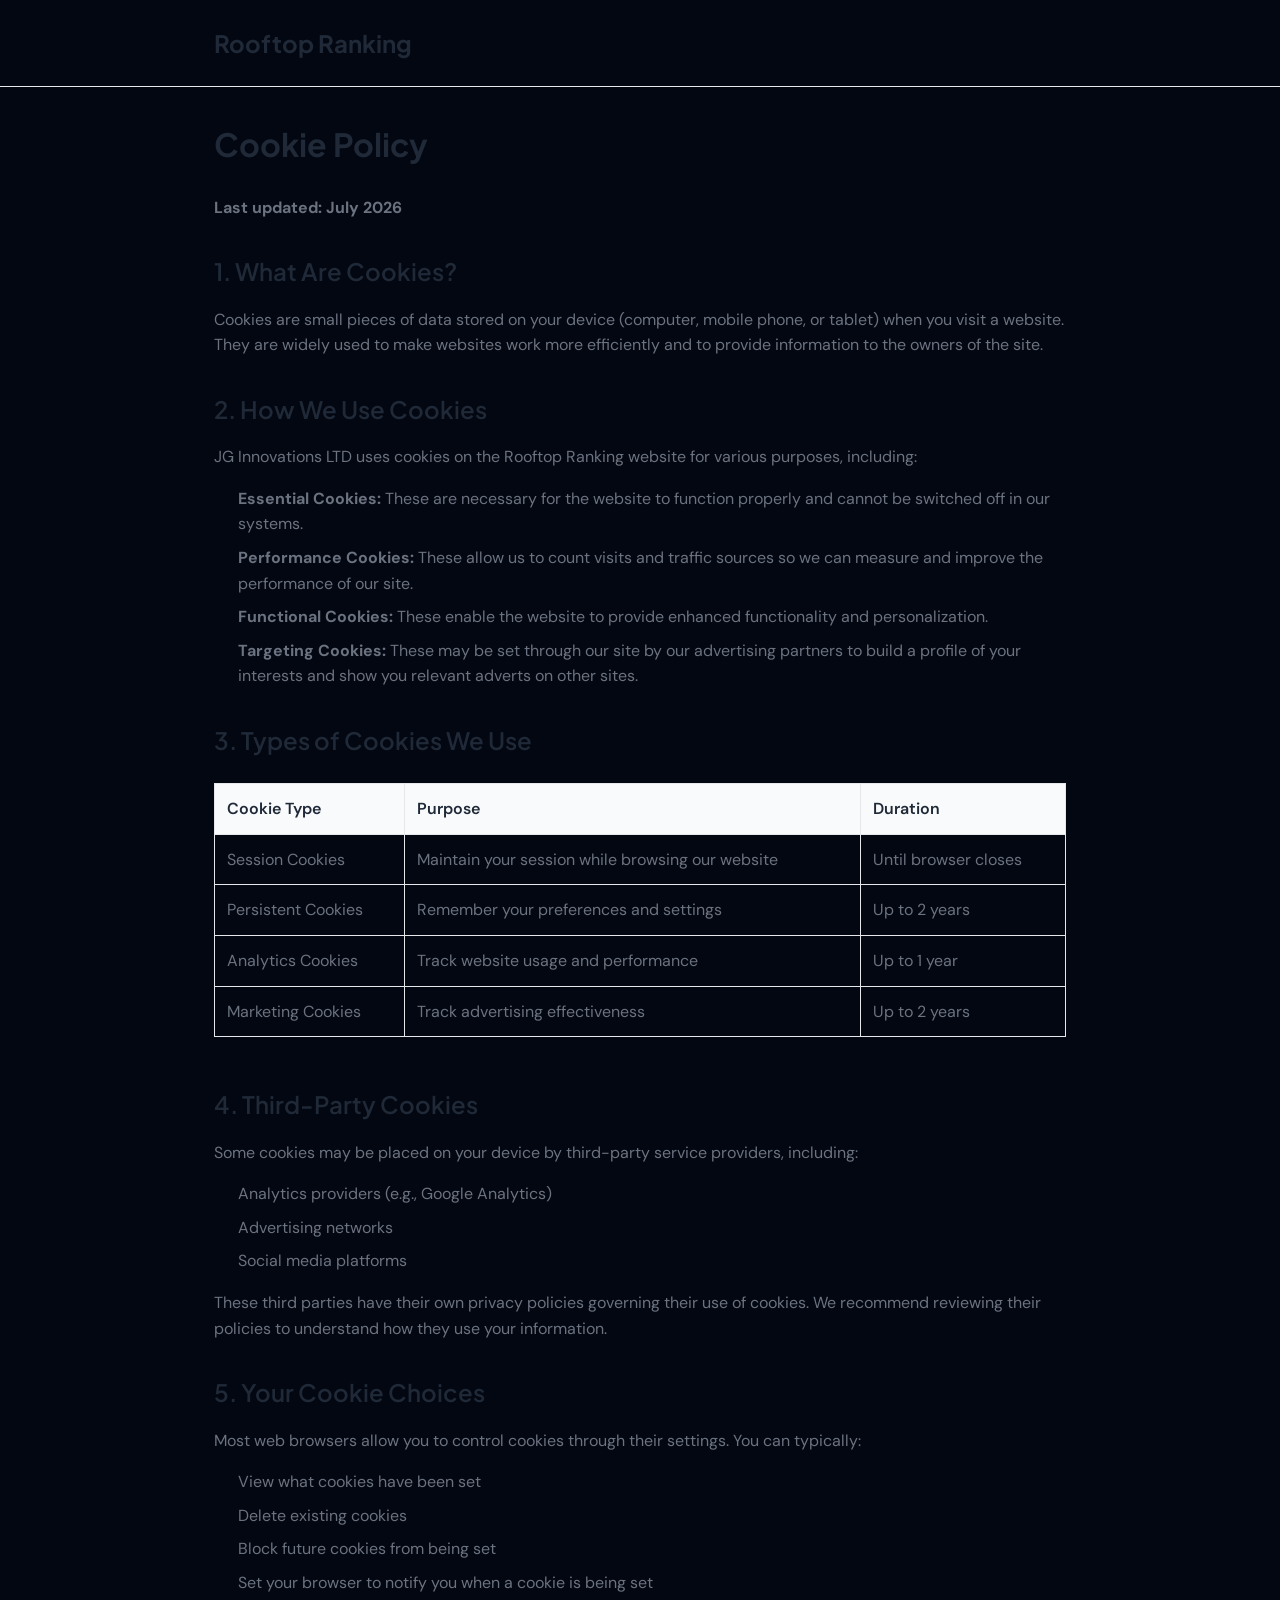
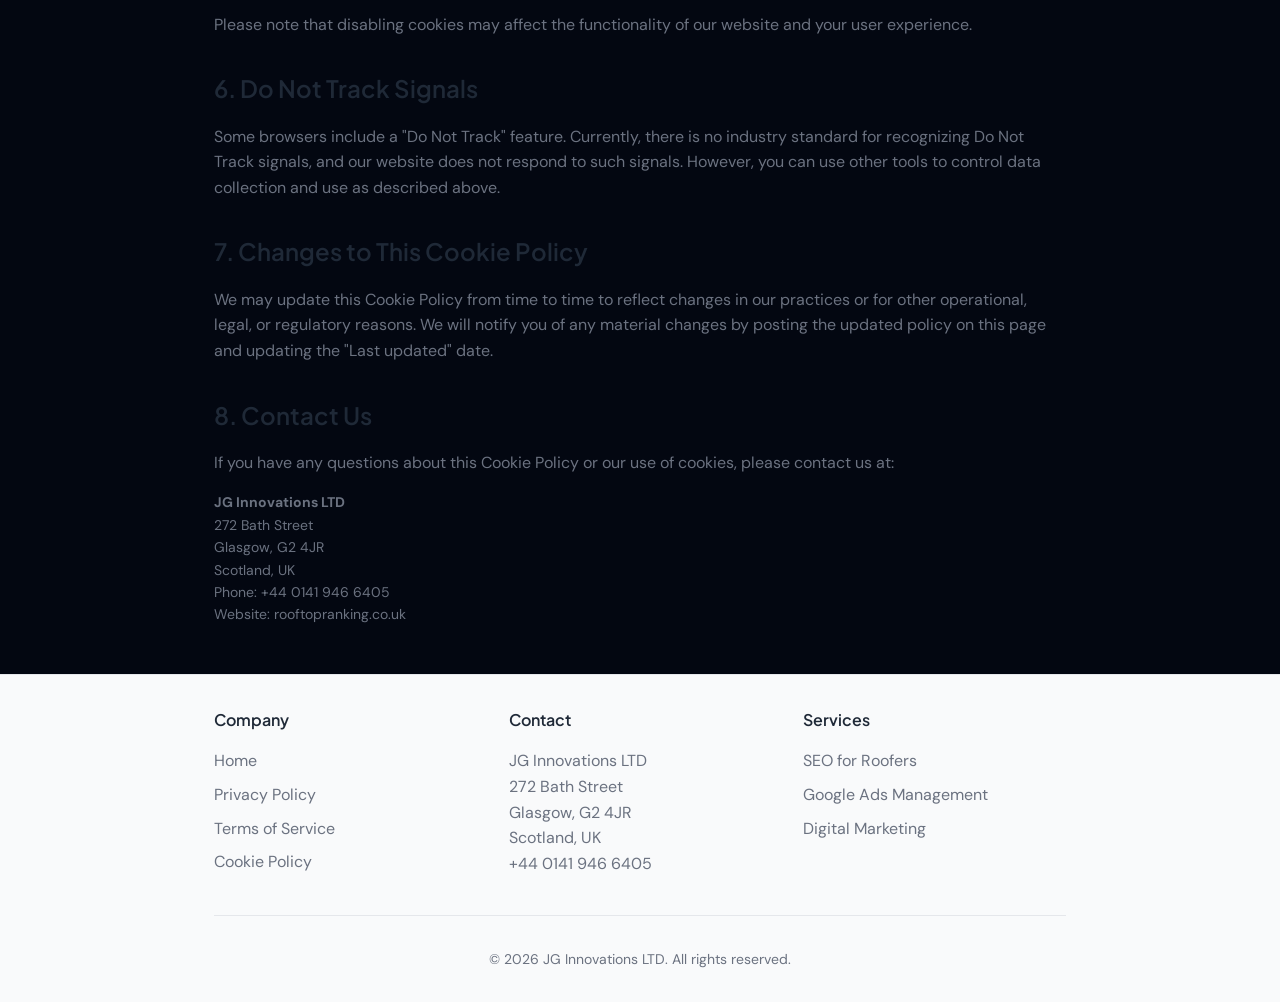
==== cookie-policy/index.html @ 331479bf "Add legal pages: Privacy Policy, Terms of Service, and Cookie Policy - Create /privacy-policy/index." ====
<!doctype html>
<html lang="en">
  <head>
    <meta charset="UTF-8" />
    <meta
      name="viewport"
      content="width=device-width, initial-scale=1.0, maximum-scale=1" />
    <title>Cookie Policy — Rooftop Ranking</title>
    <meta name="description" content="Cookie Policy for Rooftop Ranking, a specialist SEO and Google Ads agency for roofing companies across the UK." />
    <link rel="preconnect" href="https://fonts.googleapis.com" />
    <link rel="preconnect" href="https://fonts.gstatic.com" crossorigin />
    <link href="https://fonts.googleapis.com/css2?family=Plus+Jakarta+Sans:wght@400;500;600;700;800&family=DM+Sans:wght@400;500;600&display=swap" rel="stylesheet" />
    <link rel="stylesheet" crossorigin href="../assets/index-B7-pXcxo.css">
    <style>
      :root {
        --text-primary: #1f2937;
        --text-secondary: #6b7280;
        --border-light: #e5e7eb;
        --bg-light: #f9fafb;
      }
      body {
        font-family: 'DM Sans', sans-serif;
        color: var(--text-primary);
        line-height: 1.6;
      }
      .header {
        border-bottom: 1px solid var(--border-light);
        padding: 1.5rem 0;
        margin-bottom: 2rem;
      }
      .header a {
        font-family: 'Plus Jakarta Sans', sans-serif;
        font-weight: 700;
        font-size: 1.5rem;
        color: var(--text-primary);
        text-decoration: none;
      }
      .container {
        max-width: 900px;
        margin: 0 auto;
        padding: 0 1.5rem;
      }
      .content {
        margin-bottom: 3rem;
      }
      .content h1 {
        font-family: 'Plus Jakarta Sans', sans-serif;
        font-size: 2rem;
        font-weight: 700;
        margin-bottom: 1.5rem;
      }
      .content h2 {
        font-family: 'Plus Jakarta Sans', sans-serif;
        font-size: 1.5rem;
        font-weight: 600;
        margin-top: 2rem;
        margin-bottom: 1rem;
      }
      .content h3 {
        font-family: 'Plus Jakarta Sans', sans-serif;
        font-size: 1.125rem;
        font-weight: 600;
        margin-top: 1.5rem;
        margin-bottom: 0.75rem;
      }
      .content p {
        margin-bottom: 1rem;
        color: var(--text-secondary);
      }
      .content ul, .content ol {
        margin-left: 1.5rem;
        margin-bottom: 1rem;
        color: var(--text-secondary);
      }
      .content li {
        margin-bottom: 0.5rem;
      }
      .table-container {
        overflow-x: auto;
        margin: 1.5rem 0;
      }
      .table-container table {
        width: 100%;
        border-collapse: collapse;
        margin-bottom: 1rem;
      }
      .table-container th,
      .table-container td {
        border: 1px solid var(--border-light);
        padding: 0.75rem;
        text-align: left;
      }
      .table-container th {
        background-color: var(--bg-light);
        font-weight: 600;
        color: var(--text-primary);
      }
      .table-container td {
        color: var(--text-secondary);
      }
      .footer {
        border-top: 1px solid var(--border-light);
        padding: 2rem 0;
        margin-top: 3rem;
        background-color: var(--bg-light);
      }
      .footer-content {
        display: grid;
        grid-template-columns: repeat(auto-fit, minmax(200px, 1fr));
        gap: 2rem;
        margin-bottom: 2rem;
      }
      .footer-section h3 {
        font-family: 'Plus Jakarta Sans', sans-serif;
        font-weight: 600;
        margin-bottom: 1rem;
        color: var(--text-primary);
      }
      .footer-section a {
        display: block;
        color: var(--text-secondary);
        text-decoration: none;
        margin-bottom: 0.5rem;
        transition: color 0.2s;
      }
      .footer-section a:hover {
        color: var(--text-primary);
      }
      .footer-bottom {
        border-top: 1px solid var(--border-light);
        padding-top: 2rem;
        text-align: center;
        color: var(--text-secondary);
        font-size: 0.875rem;
      }
      .company-info {
        margin-top: 1rem;
        font-size: 0.875rem;
      }
    </style>
  </head>
  <body>
    <div class="header">
      <div class="container">
        <a href="/">Rooftop Ranking</a>
      </div>
    </div>

    <div class="container">
      <div class="content">
        <h1>Cookie Policy</h1>
        <p><strong>Last updated: July 2026</strong></p>

        <h2>1. What Are Cookies?</h2>
        <p>Cookies are small pieces of data stored on your device (computer, mobile phone, or tablet) when you visit a website. They are widely used to make websites work more efficiently and to provide information to the owners of the site.</p>

        <h2>2. How We Use Cookies</h2>
        <p>JG Innovations LTD uses cookies on the Rooftop Ranking website for various purposes, including:</p>
        <ul>
          <li><strong>Essential Cookies:</strong> These are necessary for the website to function properly and cannot be switched off in our systems.</li>
          <li><strong>Performance Cookies:</strong> These allow us to count visits and traffic sources so we can measure and improve the performance of our site.</li>
          <li><strong>Functional Cookies:</strong> These enable the website to provide enhanced functionality and personalization.</li>
          <li><strong>Targeting Cookies:</strong> These may be set through our site by our advertising partners to build a profile of your interests and show you relevant adverts on other sites.</li>
        </ul>

        <h2>3. Types of Cookies We Use</h2>
        <div class="table-container">
          <table>
            <thead>
              <tr>
                <th>Cookie Type</th>
                <th>Purpose</th>
                <th>Duration</th>
              </tr>
            </thead>
            <tbody>
              <tr>
                <td>Session Cookies</td>
                <td>Maintain your session while browsing our website</td>
                <td>Until browser closes</td>
              </tr>
              <tr>
                <td>Persistent Cookies</td>
                <td>Remember your preferences and settings</td>
                <td>Up to 2 years</td>
              </tr>
              <tr>
                <td>Analytics Cookies</td>
                <td>Track website usage and performance</td>
                <td>Up to 1 year</td>
              </tr>
              <tr>
                <td>Marketing Cookies</td>
                <td>Track advertising effectiveness</td>
                <td>Up to 2 years</td>
              </tr>
            </tbody>
          </table>
        </div>

        <h2>4. Third-Party Cookies</h2>
        <p>Some cookies may be placed on your device by third-party service providers, including:</p>
        <ul>
          <li>Analytics providers (e.g., Google Analytics)</li>
          <li>Advertising networks</li>
          <li>Social media platforms</li>
        </ul>
        <p>These third parties have their own privacy policies governing their use of cookies. We recommend reviewing their policies to understand how they use your information.</p>

        <h2>5. Your Cookie Choices</h2>
        <p>Most web browsers allow you to control cookies through their settings. You can typically:</p>
        <ul>
          <li>View what cookies have been set</li>
          <li>Delete existing cookies</li>
          <li>Block future cookies from being set</li>
          <li>Set your browser to notify you when a cookie is being set</li>
        </ul>
        <p>Please note that disabling cookies may affect the functionality of our website and your user experience.</p>

        <h2>6. Do Not Track Signals</h2>
        <p>Some browsers include a "Do Not Track" feature. Currently, there is no industry standard for recognizing Do Not Track signals, and our website does not respond to such signals. However, you can use other tools to control data collection and use as described above.</p>

        <h2>7. Changes to This Cookie Policy</h2>
        <p>We may update this Cookie Policy from time to time to reflect changes in our practices or for other operational, legal, or regulatory reasons. We will notify you of any material changes by posting the updated policy on this page and updating the "Last updated" date.</p>

        <h2>8. Contact Us</h2>
        <p>If you have any questions about this Cookie Policy or our use of cookies, please contact us at:</p>
        <div class="company-info">
          <p><strong>JG Innovations LTD</strong><br>
          272 Bath Street<br>
          Glasgow, G2 4JR<br>
          Scotland, UK<br>
          Phone: +44 0141 946 6405<br>
          Website: rooftopranking.co.uk</p>
        </div>
      </div>
    </div>

    <div class="footer">
      <div class="container">
        <div class="footer-content">
          <div class="footer-section">
            <h3>Company</h3>
            <a href="/">Home</a>
            <a href="/privacy-policy/">Privacy Policy</a>
            <a href="/terms-of-service/">Terms of Service</a>
            <a href="/cookie-policy/">Cookie Policy</a>
          </div>
          <div class="footer-section">
            <h3>Contact</h3>
            <p style="color: var(--text-secondary); margin: 0;">
              JG Innovations LTD<br>
              272 Bath Street<br>
              Glasgow, G2 4JR<br>
              Scotland, UK<br>
              +44 0141 946 6405
            </p>
          </div>
          <div class="footer-section">
            <h3>Services</h3>
            <a href="/">SEO for Roofers</a>
            <a href="/">Google Ads Management</a>
            <a href="/">Digital Marketing</a>
          </div>
        </div>
        <div class="footer-bottom">
          <p>&copy; 2026 JG Innovations LTD. All rights reserved.</p>
        </div>
      </div>
    </div>
  </body>
</html>
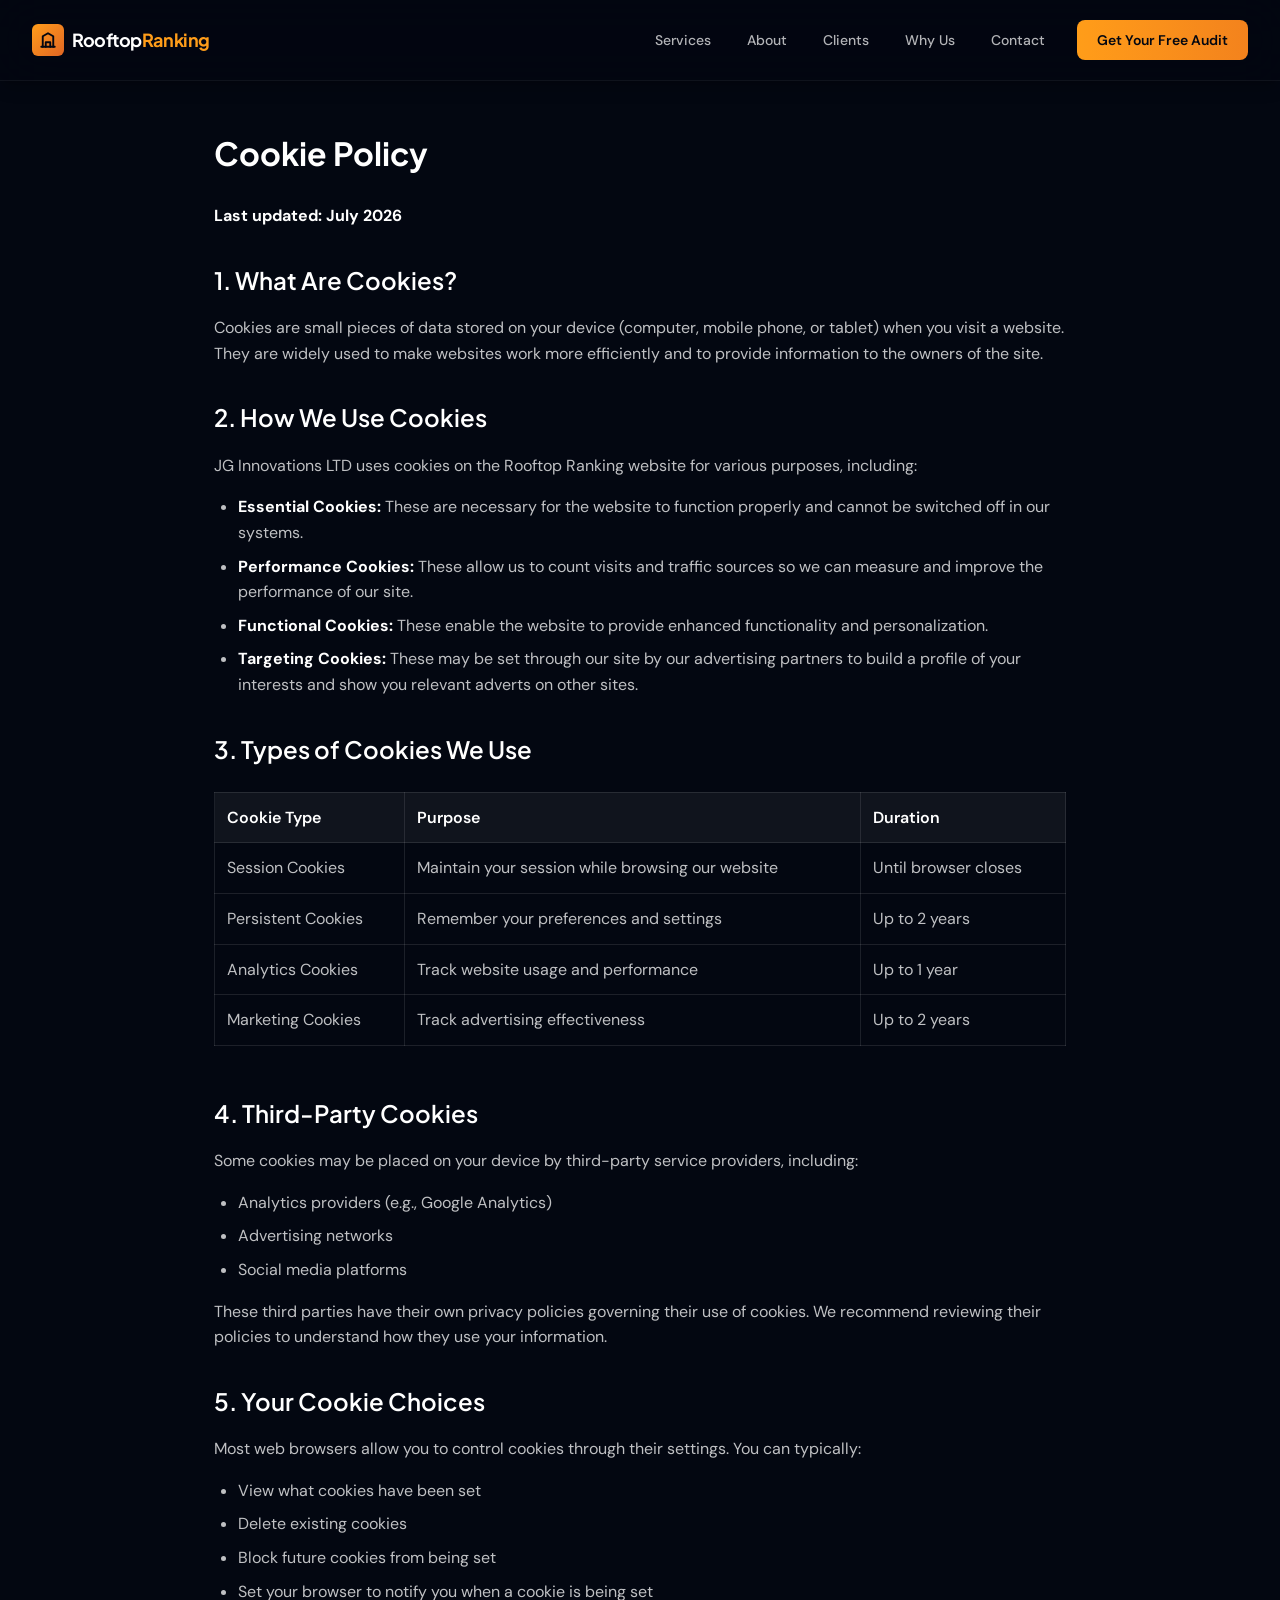
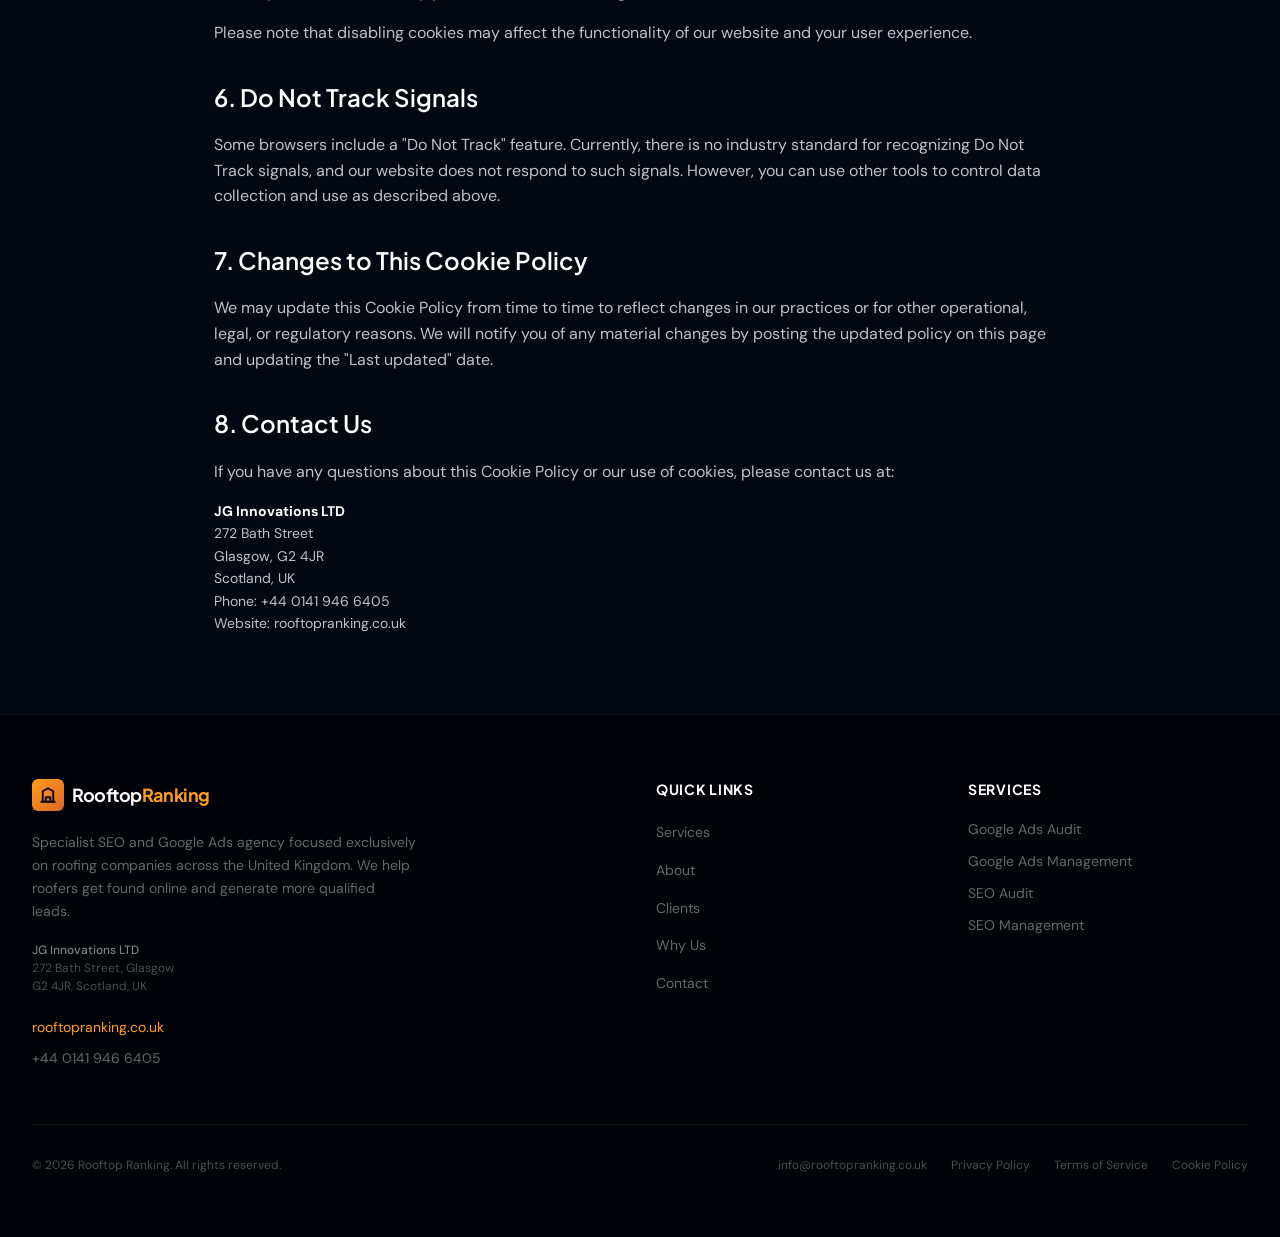
==== commit 43303255: "Match legal pages to homepage design: shared navbar/footer, dark theme - Replace the light-themed he" ====
--- a/cookie-policy/index.html
+++ b/cookie-policy/index.html
@@ -13,41 +13,32 @@
     <link rel="stylesheet" crossorigin href="../assets/index-B7-pXcxo.css">
     <style>
       :root {
-        --text-primary: #1f2937;
-        --text-secondary: #6b7280;
-        --border-light: #e5e7eb;
-        --bg-light: #f9fafb;
+        --text-primary: #ffffff;
+        --text-secondary: rgba(255, 255, 255, 0.75);
+        --border-light: rgba(255, 255, 255, 0.1);
+        --bg-light: rgba(255, 255, 255, 0.05);
       }
       body {
         font-family: 'DM Sans', sans-serif;
         color: var(--text-primary);
+        background-color: oklch(0.13 0.025 260);
         line-height: 1.6;
       }
-      .header {
-        border-bottom: 1px solid var(--border-light);
-        padding: 1.5rem 0;
-        margin-bottom: 2rem;
-      }
-      .header a {
-        font-family: 'Plus Jakarta Sans', sans-serif;
-        font-weight: 700;
-        font-size: 1.5rem;
-        color: var(--text-primary);
-        text-decoration: none;
-      }
-      .container {
+      .legal-main {
+        padding-top: 8rem;
+        padding-bottom: 4rem;
+      }
+      .legal-container {
         max-width: 900px;
         margin: 0 auto;
         padding: 0 1.5rem;
-      }
-      .content {
-        margin-bottom: 3rem;
       }
       .content h1 {
         font-family: 'Plus Jakarta Sans', sans-serif;
         font-size: 2rem;
         font-weight: 700;
         margin-bottom: 1.5rem;
+        color: var(--text-primary);
       }
       .content h2 {
         font-family: 'Plus Jakarta Sans', sans-serif;
@@ -55,6 +46,7 @@
         font-weight: 600;
         margin-top: 2rem;
         margin-bottom: 1rem;
+        color: var(--text-primary);
       }
       .content h3 {
         font-family: 'Plus Jakarta Sans', sans-serif;
@@ -62,18 +54,33 @@
         font-weight: 600;
         margin-top: 1.5rem;
         margin-bottom: 0.75rem;
+        color: var(--text-primary);
       }
       .content p {
         margin-bottom: 1rem;
         color: var(--text-secondary);
+      }
+      .content strong {
+        color: var(--text-primary);
+      }
+      .content a {
+        color: oklch(0.78 0.17 65);
       }
       .content ul, .content ol {
         margin-left: 1.5rem;
         margin-bottom: 1rem;
         color: var(--text-secondary);
+        list-style: disc;
+      }
+      .content ol {
+        list-style: decimal;
       }
       .content li {
         margin-bottom: 0.5rem;
+      }
+      .company-info {
+        margin-top: 1rem;
+        font-size: 0.875rem;
       }
       .table-container {
         overflow-x: auto;
@@ -98,56 +105,56 @@
       .table-container td {
         color: var(--text-secondary);
       }
-      .footer {
-        border-top: 1px solid var(--border-light);
-        padding: 2rem 0;
-        margin-top: 3rem;
-        background-color: var(--bg-light);
-      }
-      .footer-content {
-        display: grid;
-        grid-template-columns: repeat(auto-fit, minmax(200px, 1fr));
-        gap: 2rem;
-        margin-bottom: 2rem;
-      }
-      .footer-section h3 {
-        font-family: 'Plus Jakarta Sans', sans-serif;
-        font-weight: 600;
-        margin-bottom: 1rem;
-        color: var(--text-primary);
-      }
-      .footer-section a {
-        display: block;
-        color: var(--text-secondary);
-        text-decoration: none;
-        margin-bottom: 0.5rem;
-        transition: color 0.2s;
-      }
-      .footer-section a:hover {
-        color: var(--text-primary);
-      }
-      .footer-bottom {
-        border-top: 1px solid var(--border-light);
-        padding-top: 2rem;
-        text-align: center;
-        color: var(--text-secondary);
-        font-size: 0.875rem;
-      }
-      .company-info {
-        margin-top: 1rem;
-        font-size: 0.875rem;
-      }
     </style>
   </head>
   <body>
-    <div class="header">
-      <div class="container">
-        <a href="/">Rooftop Ranking</a>
-      </div>
-    </div>
-
-    <div class="container">
-      <div class="content">
+    <header class="fixed top-0 left-0 right-0 z-50 bg-[oklch(0.13_0.025_260/0.85)] backdrop-blur-xl border-b border-white/5 shadow-lg shadow-black/20">
+      <div class="container flex items-center justify-between h-16 md:h-20">
+        <a href="/" class="flex items-center gap-2 group">
+          <div class="w-8 h-8 rounded-md bg-gradient-to-br from-[oklch(0.78_0.17_65)] to-[oklch(0.65_0.17_45)] flex items-center justify-center transition-transform duration-300 group-hover:scale-110">
+            <svg width="18" height="18" viewBox="0 0 24 24" fill="none" stroke="oklch(0.13 0.025 260)" stroke-width="2.5" stroke-linecap="round" stroke-linejoin="round">
+              <path d="M3 21h18"></path>
+              <path d="M5 21V7l7-4 7 4v14"></path>
+              <path d="M9 21v-6h6v6"></path>
+            </svg>
+          </div>
+          <span class="font-heading font-bold text-lg tracking-tight text-white">Rooftop<span class="text-[oklch(0.78_0.17_65)]">Ranking</span></span>
+        </a>
+        <nav class="hidden md:flex items-center gap-1">
+          <a href="/#services" class="px-4 py-2 text-sm font-medium text-white/70 hover:text-[oklch(0.78_0.17_65)] transition-colors duration-300 rounded-lg hover:bg-white/5">Services</a>
+          <a href="/#about" class="px-4 py-2 text-sm font-medium text-white/70 hover:text-[oklch(0.78_0.17_65)] transition-colors duration-300 rounded-lg hover:bg-white/5">About</a>
+          <a href="/#clients" class="px-4 py-2 text-sm font-medium text-white/70 hover:text-[oklch(0.78_0.17_65)] transition-colors duration-300 rounded-lg hover:bg-white/5">Clients</a>
+          <a href="/#why-us" class="px-4 py-2 text-sm font-medium text-white/70 hover:text-[oklch(0.78_0.17_65)] transition-colors duration-300 rounded-lg hover:bg-white/5">Why Us</a>
+          <a href="/#contact" class="px-4 py-2 text-sm font-medium text-white/70 hover:text-[oklch(0.78_0.17_65)] transition-colors duration-300 rounded-lg hover:bg-white/5">Contact</a>
+          <a href="/#contact" class="ml-3 px-5 py-2.5 text-sm font-semibold bg-gradient-to-r from-[oklch(0.78_0.17_65)] to-[oklch(0.72_0.17_55)] text-[oklch(0.13_0.025_260)] rounded-lg hover:shadow-lg transition-all duration-300 hover:-translate-y-0.5">Get Your Free Audit</a>
+        </nav>
+        <button id="menu-toggle" class="md:hidden p-2 text-white/80 hover:text-white" aria-label="Toggle menu">
+          <svg id="icon-menu" width="24" height="24" viewBox="0 0 24 24" fill="none" stroke="currentColor" stroke-width="2" stroke-linecap="round" stroke-linejoin="round">
+            <line x1="4" x2="20" y1="6" y2="6"></line>
+            <line x1="4" x2="20" y1="12" y2="12"></line>
+            <line x1="4" x2="20" y1="18" y2="18"></line>
+          </svg>
+          <svg id="icon-close" width="24" height="24" viewBox="0 0 24 24" fill="none" stroke="currentColor" stroke-width="2" stroke-linecap="round" stroke-linejoin="round" style="display: none">
+            <path d="M18 6 6 18"></path>
+            <path d="m6 6 12 12"></path>
+          </svg>
+        </button>
+      </div>
+      <div id="mobile-menu" class="md:hidden overflow-hidden transition-all duration-400 ease-in-out max-h-0 opacity-0">
+        <div class="container pb-6 pt-2 flex flex-col gap-1 bg-[oklch(0.13_0.025_260/0.95)] backdrop-blur-xl">
+          <a href="/#services" class="px-4 py-3 text-left text-sm font-medium text-white/70 hover:text-[oklch(0.78_0.17_65)] hover:bg-white/5 rounded-lg transition-colors duration-300">Services</a>
+          <a href="/#about" class="px-4 py-3 text-left text-sm font-medium text-white/70 hover:text-[oklch(0.78_0.17_65)] hover:bg-white/5 rounded-lg transition-colors duration-300">About</a>
+          <a href="/#clients" class="px-4 py-3 text-left text-sm font-medium text-white/70 hover:text-[oklch(0.78_0.17_65)] hover:bg-white/5 rounded-lg transition-colors duration-300">Clients</a>
+          <a href="/#why-us" class="px-4 py-3 text-left text-sm font-medium text-white/70 hover:text-[oklch(0.78_0.17_65)] hover:bg-white/5 rounded-lg transition-colors duration-300">Why Us</a>
+          <a href="/#contact" class="px-4 py-3 text-left text-sm font-medium text-white/70 hover:text-[oklch(0.78_0.17_65)] hover:bg-white/5 rounded-lg transition-colors duration-300">Contact</a>
+          <a href="/#contact" class="mt-2 px-5 py-3 text-sm font-semibold bg-gradient-to-r from-[oklch(0.78_0.17_65)] to-[oklch(0.72_0.17_55)] text-[oklch(0.13_0.025_260)] rounded-lg text-center">Get Your Free Audit</a>
+        </div>
+      </div>
+    </header>
+
+    <main class="legal-main">
+      <div class="legal-container">
+        <div class="content">
         <h1>Cookie Policy</h1>
         <p><strong>Last updated: July 2026</strong></p>
 
@@ -234,39 +241,91 @@
           Website: rooftopranking.co.uk</p>
         </div>
       </div>
-    </div>
-
-    <div class="footer">
-      <div class="container">
-        <div class="footer-content">
-          <div class="footer-section">
-            <h3>Company</h3>
-            <a href="/">Home</a>
-            <a href="/privacy-policy/">Privacy Policy</a>
-            <a href="/terms-of-service/">Terms of Service</a>
-            <a href="/cookie-policy/">Cookie Policy</a>
-          </div>
-          <div class="footer-section">
-            <h3>Contact</h3>
-            <p style="color: var(--text-secondary); margin: 0;">
-              JG Innovations LTD<br>
-              272 Bath Street<br>
-              Glasgow, G2 4JR<br>
-              Scotland, UK<br>
-              +44 0141 946 6405
-            </p>
-          </div>
-          <div class="footer-section">
-            <h3>Services</h3>
-            <a href="/">SEO for Roofers</a>
-            <a href="/">Google Ads Management</a>
-            <a href="/">Digital Marketing</a>
-          </div>
-        </div>
-        <div class="footer-bottom">
-          <p>&copy; 2026 JG Innovations LTD. All rights reserved.</p>
-        </div>
-      </div>
-    </div>
+      </div>
+    </main>
+
+    <footer class="relative bg-[oklch(0.09_0.02_260)] border-t border-white/[0.05]">
+      <div class="container py-16">
+        <div class="grid sm:grid-cols-2 lg:grid-cols-4 gap-10 lg:gap-8">
+          <div class="sm:col-span-2 lg:col-span-2">
+            <div class="flex items-center gap-2 mb-5">
+              <div class="w-8 h-8 rounded-md bg-gradient-to-br from-[oklch(0.78_0.17_65)] to-[oklch(0.65_0.17_45)] flex items-center justify-center">
+                <svg width="18" height="18" viewBox="0 0 24 24" fill="none" stroke="oklch(0.13 0.025 260)" stroke-width="2.5" stroke-linecap="round" stroke-linejoin="round">
+                  <path d="M3 21h18"></path>
+                  <path d="M5 21V7l7-4 7 4v14"></path>
+                  <path d="M9 21v-6h6v6"></path>
+                </svg>
+              </div>
+              <span class="font-heading font-bold text-lg tracking-tight text-white">Rooftop<span class="text-[oklch(0.78_0.17_65)]">Ranking</span></span>
+            </div>
+            <p class="text-sm text-white/40 leading-relaxed max-w-sm mb-5">Specialist SEO and Google Ads agency focused exclusively on roofing companies across the United Kingdom. We help roofers get found online and generate more qualified leads.</p>
+            <div class="text-xs text-white/30 space-y-0.5 mb-5">
+              <div class="font-medium text-white/50">JG Innovations LTD</div>
+              <div>272 Bath Street, Glasgow</div>
+              <div>G2 4JR, Scotland, UK</div>
+            </div>
+            <a href="https://rooftopranking.co.uk" class="text-sm text-[oklch(0.78_0.17_65)] hover:text-[oklch(0.85_0.15_75)] transition-colors duration-300">rooftopranking.co.uk</a>
+            <a href="tel:+441419466405" class="text-sm text-white/40 hover:text-[oklch(0.78_0.17_65)] transition-colors duration-300 block mt-2">+44 0141 946 6405</a>
+          </div>
+          <div>
+            <h4 class="font-heading font-bold text-sm text-white mb-5 uppercase tracking-wider">Quick Links</h4>
+            <ul class="space-y-3">
+              <li>
+                <a href="/#services" class="text-sm text-white/40 hover:text-[oklch(0.78_0.17_65)] transition-colors duration-300">Services</a>
+              </li>
+              <li>
+                <a href="/#about" class="text-sm text-white/40 hover:text-[oklch(0.78_0.17_65)] transition-colors duration-300">About</a>
+              </li>
+              <li>
+                <a href="/#clients" class="text-sm text-white/40 hover:text-[oklch(0.78_0.17_65)] transition-colors duration-300">Clients</a>
+              </li>
+              <li>
+                <a href="/#why-us" class="text-sm text-white/40 hover:text-[oklch(0.78_0.17_65)] transition-colors duration-300">Why Us</a>
+              </li>
+              <li>
+                <a href="/#contact" class="text-sm text-white/40 hover:text-[oklch(0.78_0.17_65)] transition-colors duration-300">Contact</a>
+              </li>
+            </ul>
+          </div>
+          <div>
+            <h4 class="font-heading font-bold text-sm text-white mb-5 uppercase tracking-wider">Services</h4>
+            <ul class="space-y-3">
+              <li class="text-sm text-white/40">Google Ads Audit</li>
+              <li class="text-sm text-white/40">Google Ads Management</li>
+              <li class="text-sm text-white/40">SEO Audit</li>
+              <li class="text-sm text-white/40">SEO Management</li>
+            </ul>
+          </div>
+        </div>
+        <div class="mt-14 pt-8 border-t border-white/[0.05] flex flex-col sm:flex-row justify-between items-center gap-4">
+          <p class="text-xs text-white/30">&copy; <span id="footer-year">2026</span> Rooftop Ranking. All rights reserved.</p>
+          <div class="flex flex-wrap justify-center gap-6">
+            <a href="mailto:info@rooftopranking.co.uk" class="text-xs text-white/30 hover:text-[oklch(0.78_0.17_65)] transition-colors duration-300">info@rooftopranking.co.uk</a>
+            <a href="/privacy-policy/" class="text-xs text-white/30 hover:text-[oklch(0.78_0.17_65)] transition-colors duration-300">Privacy Policy</a>
+            <a href="/terms-of-service/" class="text-xs text-white/30 hover:text-[oklch(0.78_0.17_65)] transition-colors duration-300">Terms of Service</a>
+            <a href="/cookie-policy/" class="text-xs text-white/30 hover:text-[oklch(0.78_0.17_65)] transition-colors duration-300">Cookie Policy</a>
+          </div>
+        </div>
+      </div>
+    </footer>
+
+    <script>
+      document.getElementById('footer-year').textContent = new Date().getFullYear();
+      (function () {
+        var btn = document.getElementById('menu-toggle');
+        var menu = document.getElementById('mobile-menu');
+        var iconMenu = document.getElementById('icon-menu');
+        var iconClose = document.getElementById('icon-close');
+        btn.addEventListener('click', function () {
+          var isOpen = menu.classList.contains('max-h-96');
+          menu.classList.toggle('max-h-96', !isOpen);
+          menu.classList.toggle('opacity-100', !isOpen);
+          menu.classList.toggle('max-h-0', isOpen);
+          menu.classList.toggle('opacity-0', isOpen);
+          iconMenu.style.display = isOpen ? '' : 'none';
+          iconClose.style.display = isOpen ? 'none' : '';
+        });
+      })();
+    </script>
   </body>
 </html>
